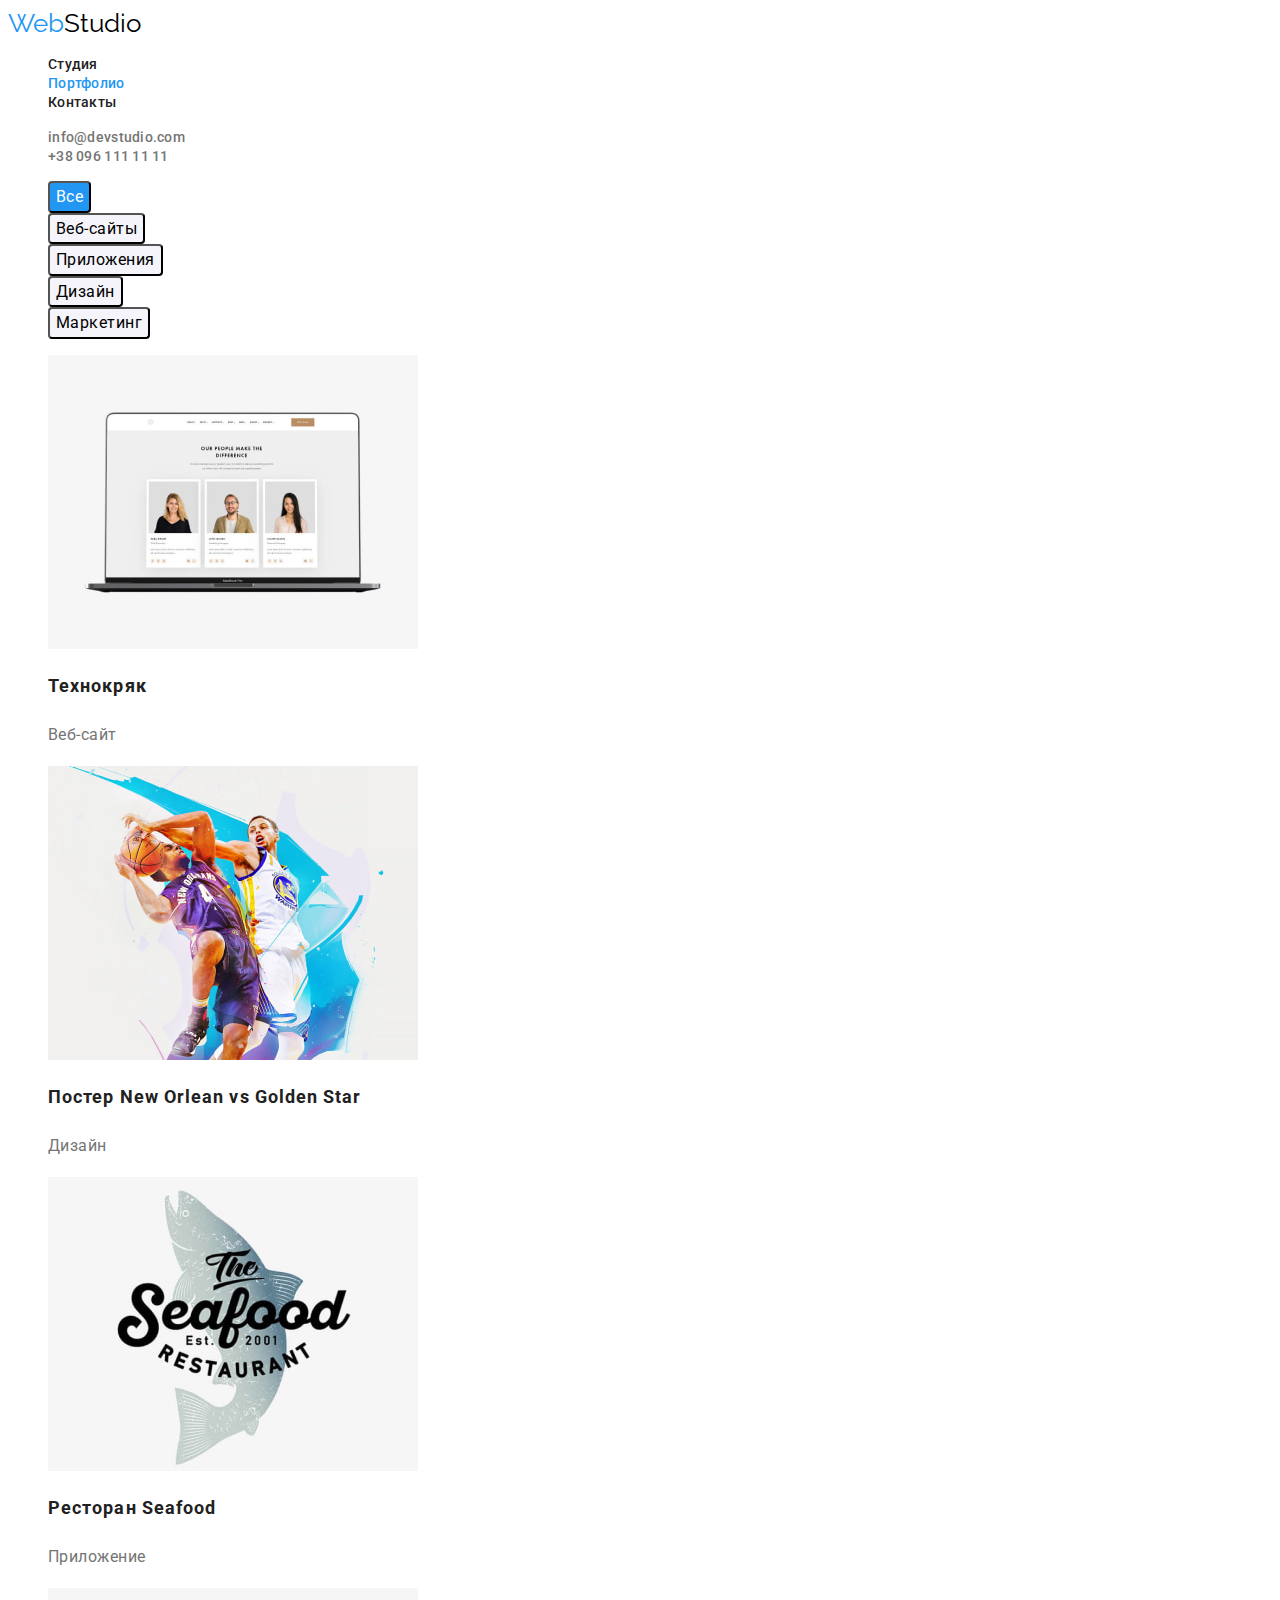
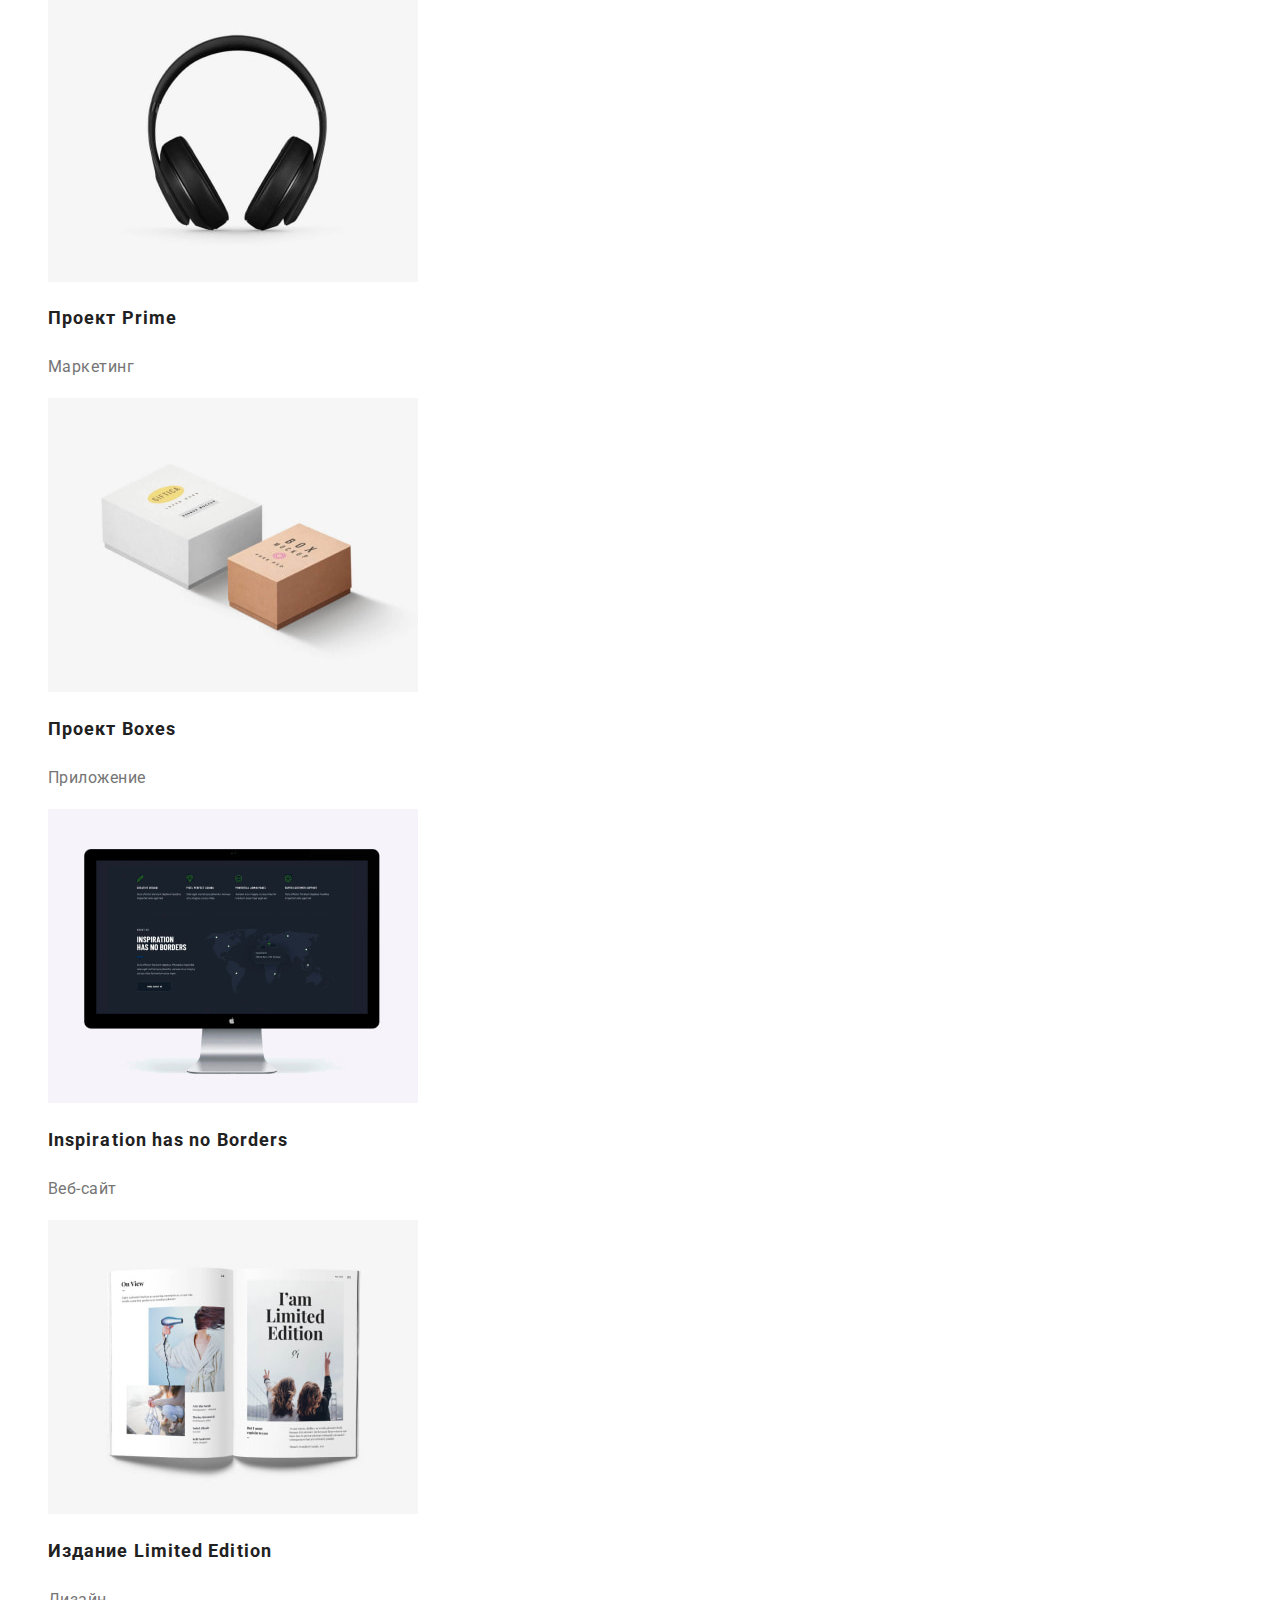
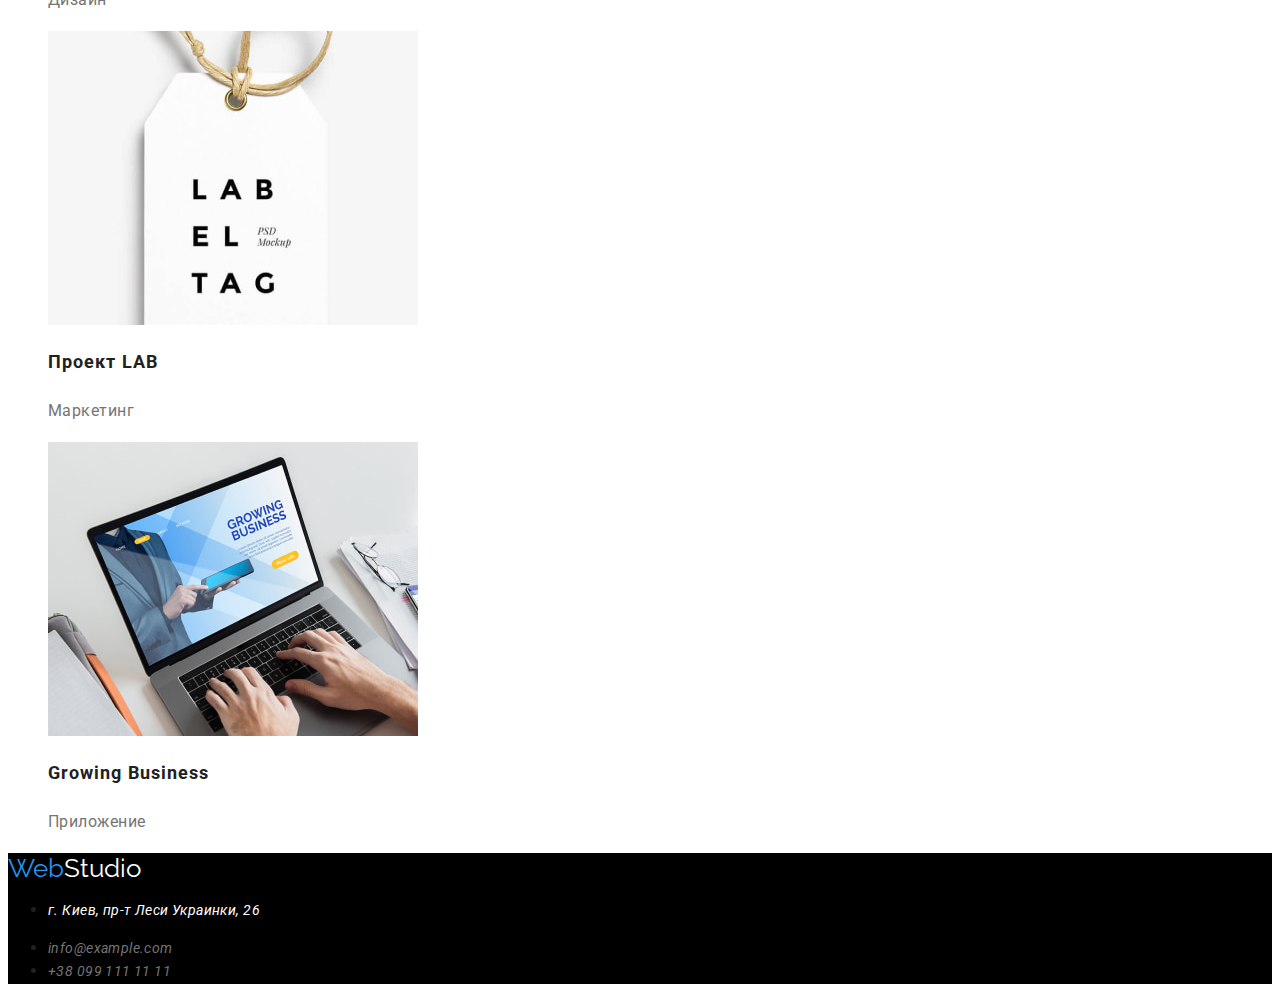
==== portfolio.html @ 5792b583 "Initial commit" ====
<!DOCTYPE html>
<html lang="ru">
  <head>
    <meta charset="UTF-8" />
    <meta http-equiv="X-UA-Compatible" content="IE=edge" />
    <meta name="viewport" content="width=device-width, initial-scale=1.0" />
    <link rel="stylesheet" href="./css/styles.css" />
    <link rel="preconnect" href="https://fonts.googleapis.com" />
    <link rel="preconnect" href="https://fonts.gstatic.com" crossorigin />
    <link
      href="https://fonts.googleapis.com/css2?family=Raleway:wght@700&family=Roboto:wght@400;500;700;900&display=swap"
      rel="stylesheet"
    />
    <title>Веб студия</title>
  </head>

  <body class="porfolio">
    <!--Шапка-->
    <header class="header">
      <a class="webstudio logo dec" href="./index.html" lang="en">Web<span class="studio logo">Studio</span></a>
      <nav class="navigation">
        <ul class="list-navigation">
          <li class="item-navigation">
            <a class="link-navigation dec" href="./index.html">Студия</a>
          </li>
          <li class="item-navigation">
            <a class="link-navigation current dec" href="./portfolio.html">Портфолио</a>
          </li>
          <li class="item-navigation">
            <a class="link-navigation dec" href="">Контакты</a>
          </li>
        </ul>
      </nav>
      <!--Контакты-->
      <ul class="contacts">
        <li class="contacts-mail">
          <a href="mailto:info@devstudio.com" class="link-mail dec">info@devstudio.com</a>
        </li>
        <li class="contacts-tel">
          <a href="tel:+380961111111" class="link-tel dec">+38 096 111 11 11</a>
        </li>
      </ul>
    </header>
    <!--Портфолио-->
    <main class="main-portfolio">
      <section class="section-portfolio">
        <!--Прихований заголовок-->
        <h1 hidden>Проекти</h1>
        <ul class="list-portfolio-btn">
          <li>
            <button class="menu-btn active" type="button">Все</button>
          </li>
          <li>
            <button class="menu-btn" type="button">Веб-сайты</button>
          </li>
          <li>
            <button class="menu-btn" type="button">Приложения</button>
          </li>
          <li>
            <button class="menu-btn" type="button">Дизайн</button>
          </li>
          <li>
            <button class="menu-btn" type="button">Маркетинг</button>
          </li>
        </ul>
        <!--Проекти-->
        <ul class="project-list">
          <li class="project-item-web">
            <a class="dec" href="">
              <img src="./images/portfolio/img-1.jpg" alt="Ноутбук" width="370" height="294" />
              <h2 class="title-project">Технокряк</h2>
              <p class="project-text">Веб-сайт</p>
            </a>
          </li>
          <li class="project-item-design">
            <a class="dec" href="">
              <img src="./images/portfolio/basket.jpg" alt="Баскетбол" width="370" height="294" />
              <h2 class="title-project">Постер <span lang="en">New Orlean vs Golden Star</span></h2>
              <p class="project-text">Дизайн</p>
            </a>
          </li>
          <li class="project-item-applications">
            <a class="dec" href="">
              <img src="./images/portfolio/fish.jpg" alt="Риба" width="370" height="294" />
              <h2 class="title-project" lang="en">Ресторан Seafood</h2>
              <p class="project-text">Приложение</p>
            </a>
          </li>
          <li class="project-item-marketing">
            <a class="dec" href="">
              <img src="./images/portfolio/headphone.jpg" alt="Наушники" width="370" height="294" />
              <h2 class="title-project" lang="en">Проект Prime</h2>
              <p class="project-text">Маркетинг</p>
            </a>
          </li>
          <li class="project-item-applications">
            <a class="dec" href="">
              <img src="./images/portfolio/box.jpg" alt="Ящики" width="370" height="294" />
              <h2 class="title-project" lang="en">Проект Boxes</h2>
              <p class="project-text">Приложение</p>
            </a>
          </li>
          <li class="project-item-web">
            <a class="dec" href="">
              <img src="./images/portfolio/screen.jpg" alt="Екран компьютера" width="370" height="294" />
              <h2 class="title-project" lang="en">Inspiration has no Borders</h2>
              <p class="project-text">Веб-сайт</p>
            </a>
          </li>
          <li class="project-item-design">
            <a class="dec" href="">
              <img src="./images/portfolio/book.jpg" alt="Книжка" width="370" height="294" />
              <h2 class="title-project" lang="en">Издание Limited Edition</h2>
              <p class="project-text">Дизайн</p>
            </a>
          </li>
          <li class="project-item-marketing">
            <a class="dec" href="">
              <img src="./images/portfolio/label.jpg" alt="Бирка" width="370" height="294" />
              <h2 class="title-project" lang="en">Проект LAB</h2>
              <p class="project-text">Маркетинг</p>
            </a>
          </li>
          <li class="project-item-applications">
            <a class="dec" href="">
              <img src="./images/portfolio/notebook.jpg" alt="Ноутбук" width="370" height="294" />
              <h2 class="title-project" lang="en">Growing Business</h2>
              <p class="project-text">Приложение</p>
            </a>
          </li>
        </ul>
      </section>
    </main>
    <!--Подвал-->
    <footer>
      <div class="footer-container">
        <a class="webstudio-footer logo dec" href="./index.html" lang="en">
          Web<span class="studio-footer logo">Studio</span></a
        >
        <address>
          <ul>
            <li>
              <p class="country">г. Киев, пр-т Леси Украинки, 26</p>
            </li>
            <li>
              <a class="mail-footer dec" href="mailto:info@example.com">info@example.com</a>
            </li>
            <li>
              <a class="tel-footer dec" href="tel:+380991111111">+38 099 111 11 11</a>
            </li>
          </ul>
        </address>
      </div>
    </footer>
  </body>
</html>
---- css/styles.css ----
/*webstudio*/
:root {
  --roboto-font: 'Roboto', sans-serif;
  --logo-font:'Raleway', sans-serif;
  --brand-color: #212121;
  --logo-cl:#2196f3;
  --white-cl:#ffffff;
  --black-cl:#000000;
  --grey-cl:#757575;
  --bc-footcl:#2f303a;
  --btn-cl: #188CE8;
  --whiteF-cl: #FFFFFF;
  --btnbc: #F5F4FA;
}
body {
  font-family: var(--roboto-font);
  color: var(--brand-color) ;
  background: var(--white-cl);
}
/*Header*/
.logo {
  font-family:var(--logo-font);
  font-size: 26px;
}

.webstudio {
  color: var(--logo-cl);
}
.studio {
  color: var(--black-cl);
}

.link-navigation {
  font-weight: 500;
  font-size: 14px;
  line-height: 1.14;
  letter-spacing: 0.02em;
  color: var(--brand-color)
}
.current {
  color: var(--logo-cl);
}
.currents{
  
}
.link-navigation:hover,
.link-navigation:focus {
  color: var(--logo-cl);
}

.link-mail {
  font-family: var(--roboto-font);
  font-style: normal;
  font-weight: 500;
  font-size: 14px;
  line-height: 1.14;
  letter-spacing: 0.02em;
  color: var(--grey-cl);
}
.link-mail:hover,
.link-mail:focus {
  color: var(--logo-cl);
}

.link-tel {
  font-family: var(--roboto-font);
  font-style: 1.14;
  font-weight: 500;
  font-size: 14px;
  line-height: 1.14;
  letter-spacing: 0.02em;
  color: var(--grey-cl);
}
.link-tel:hover,
.link-tel:focus {
  color: var(--logo-cl);
}

/* Особенности*/
.home {
  background: var(--bc-footcl);
}
.home-title {
  font-size: 44px;
  line-height: 1.36;
  text-transform: uppercase;
  color: var(--white-cl);
}
.btn-home {
  font-family: inherit;
  border-radius: 4px;
  cursor: pointer;
  background: var(--logo-cl);
  font-style: normal;
  font-weight: 700;
  font-size: 16px;
  line-height: 1.87;
  letter-spacing: 0.06em;
  color: var(--whiteF-cl);
}
.btn-home:hover {
  color: var(--whiteF-cl);
  background: var(--btn-cl);
}
.specifics-title {
  font-weight: 700;
  font-size: 14px;
  line-height: 1.14;
  letter-spacing: 0.03em;
  text-transform: uppercase;
  }
.specifics-text {
  font-size: 14px;
  line-height: 1.71;
  letter-spacing: 0.03em;
  color: var(--grey-cl);
}
/*Наша команда*/
.team-name-title {
  font-weight: 500;
  font-size: 16px;
  line-height: 1.16;
}
.team-text {
  font-size: 16px;
  line-height: 1.18;
  color: var(--grey-cl);
}
/* Подвал*/
.webstudio-footer {
  color: var(--logo-cl);
}
.studio-footer {
  color: var(--white-cl);
}
.footer-container {
  background-color: var(--black-cl);
}
.country {
  font-weight: 400;
  font-size: 14px;
  line-height: 1.71;
  letter-spacing: 0.03em;
  color: var(--white-cl);
}
.mail-footer,
.tel-footer {
  font-weight: 400;
  font-size: 14px;
  line-height: 1.71;
  letter-spacing: 0.03em;
  color: var(--grey-cl);
}
.mail-footer:hover,
.mail-footer:focus {
  color: var(--logo-cl);
}
.tel-footer:hover,
.tel-footer:focus {
  color: var(--logo-cl);
}
/*Porfolio*/
.section-portfolio .menu-btn.active{
  color: var(--whiteF-cl);
  background-color: var(--logo-cl);
}
.menu-btn:hover,
.menu-btn:focus {
  background: var(--logo-cl);
  color: var(--whiteF-cl);
}
.menu-btn {
  font-family: inherit;
  font-size: 16px;
  line-height: 1.6;
  text-align: center;
  letter-spacing: 0.03em;
  border-radius: 4px;
  cursor: pointer;
  background: var(--btnbc);
}
/*Project*/
.title-project {
  font-weight: 700;
  font-size: 18px;
  line-height: 2;
  letter-spacing: 0.06em;
  color: var(--brand-color);
}
.project-text {
  font-size: 16px;
  line-height: 1.87;
  letter-spacing: 0.03em;
  color: var(--grey-cl);
}
 
.list-navigation,
.contacts,
.list-specifics,
.list-work,
.list-team,
.adress-ft,
.list-portfolio-btn,
.project-list{
  list-style-type: none;
}
.dec {
text-decoration: none;
}
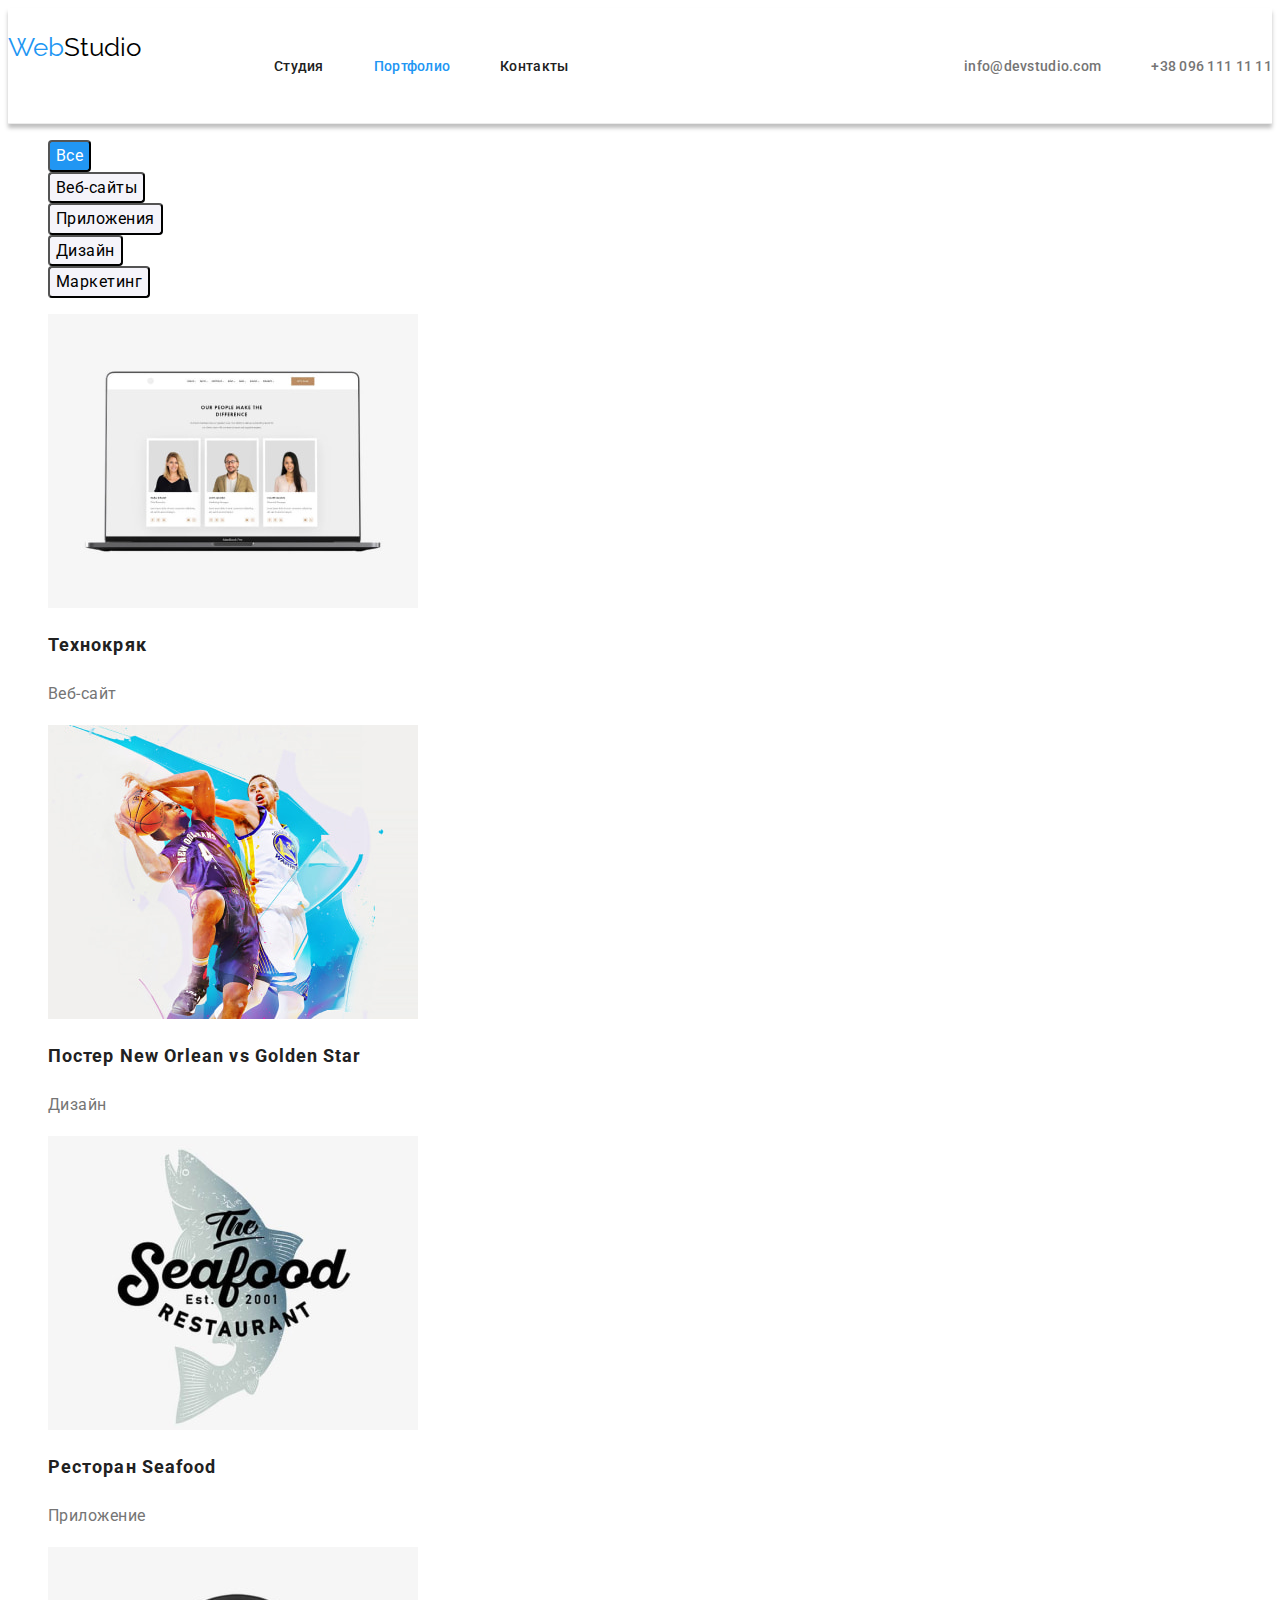
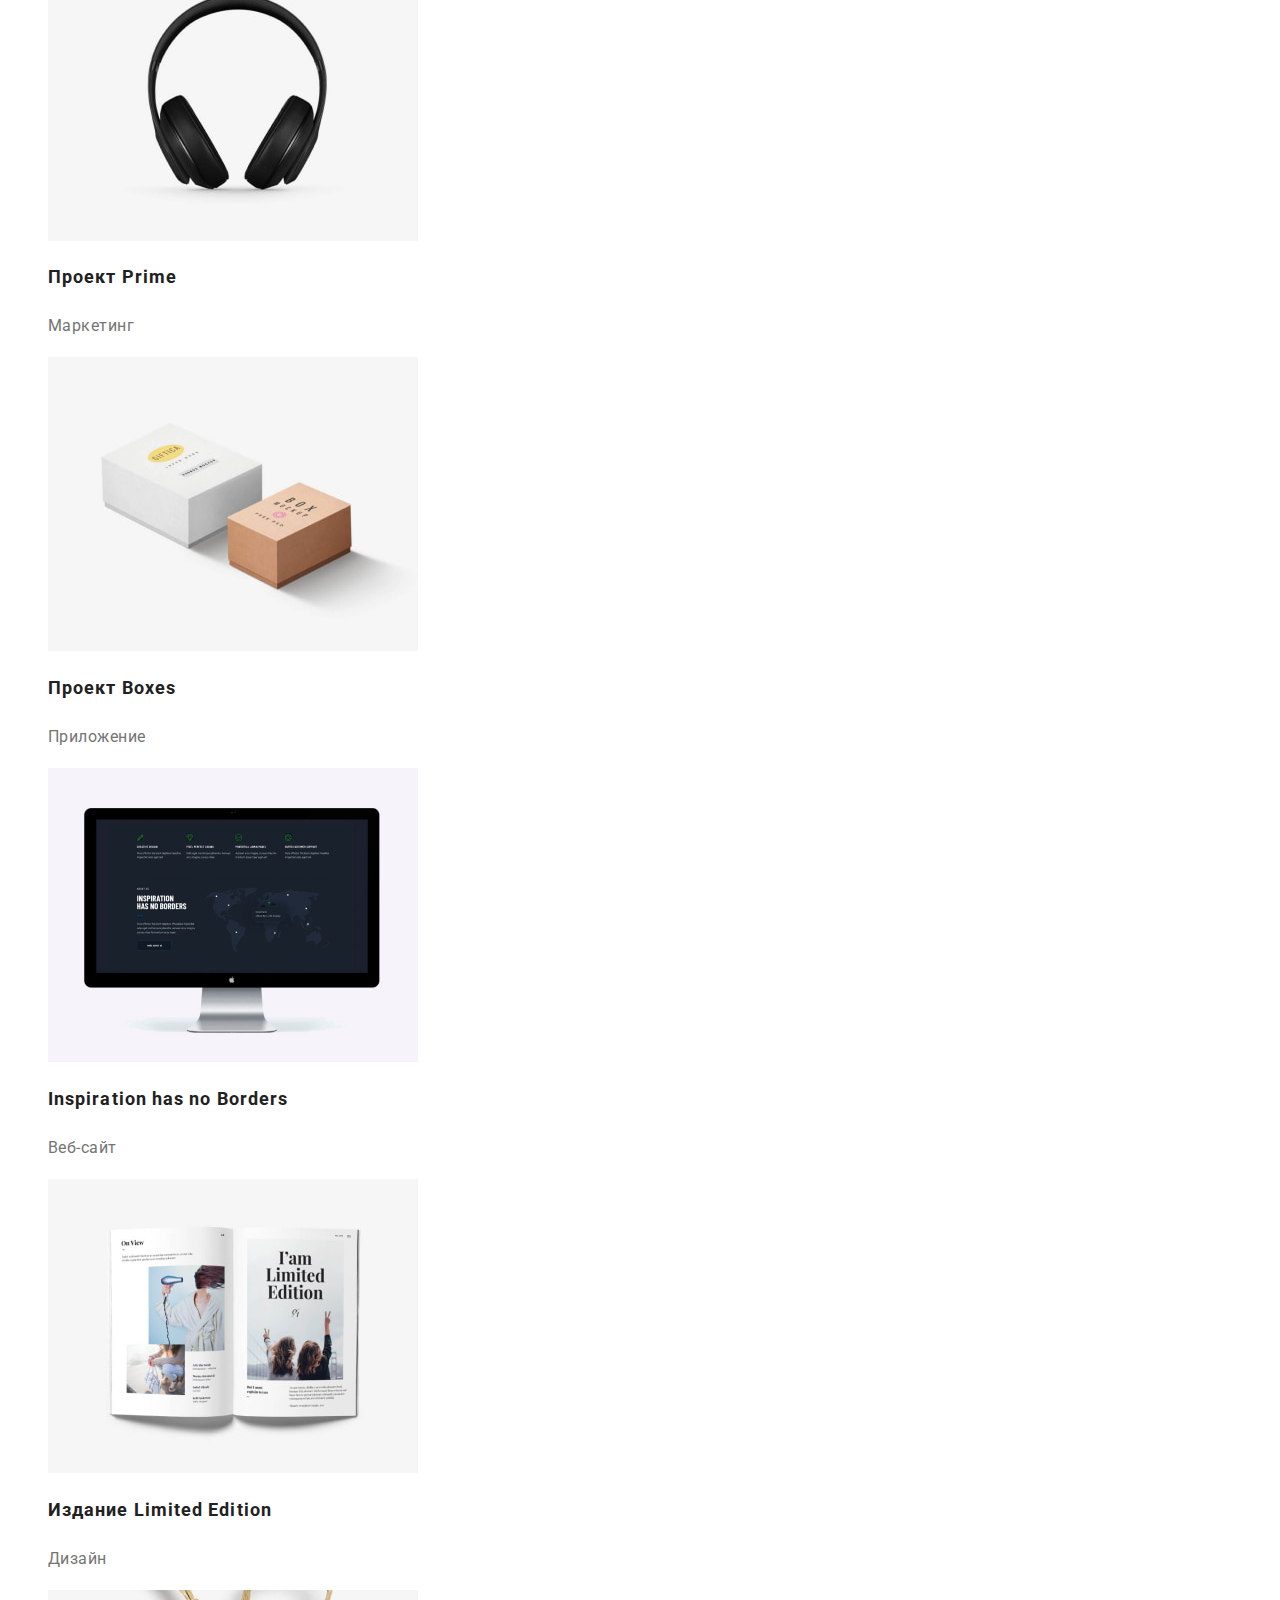
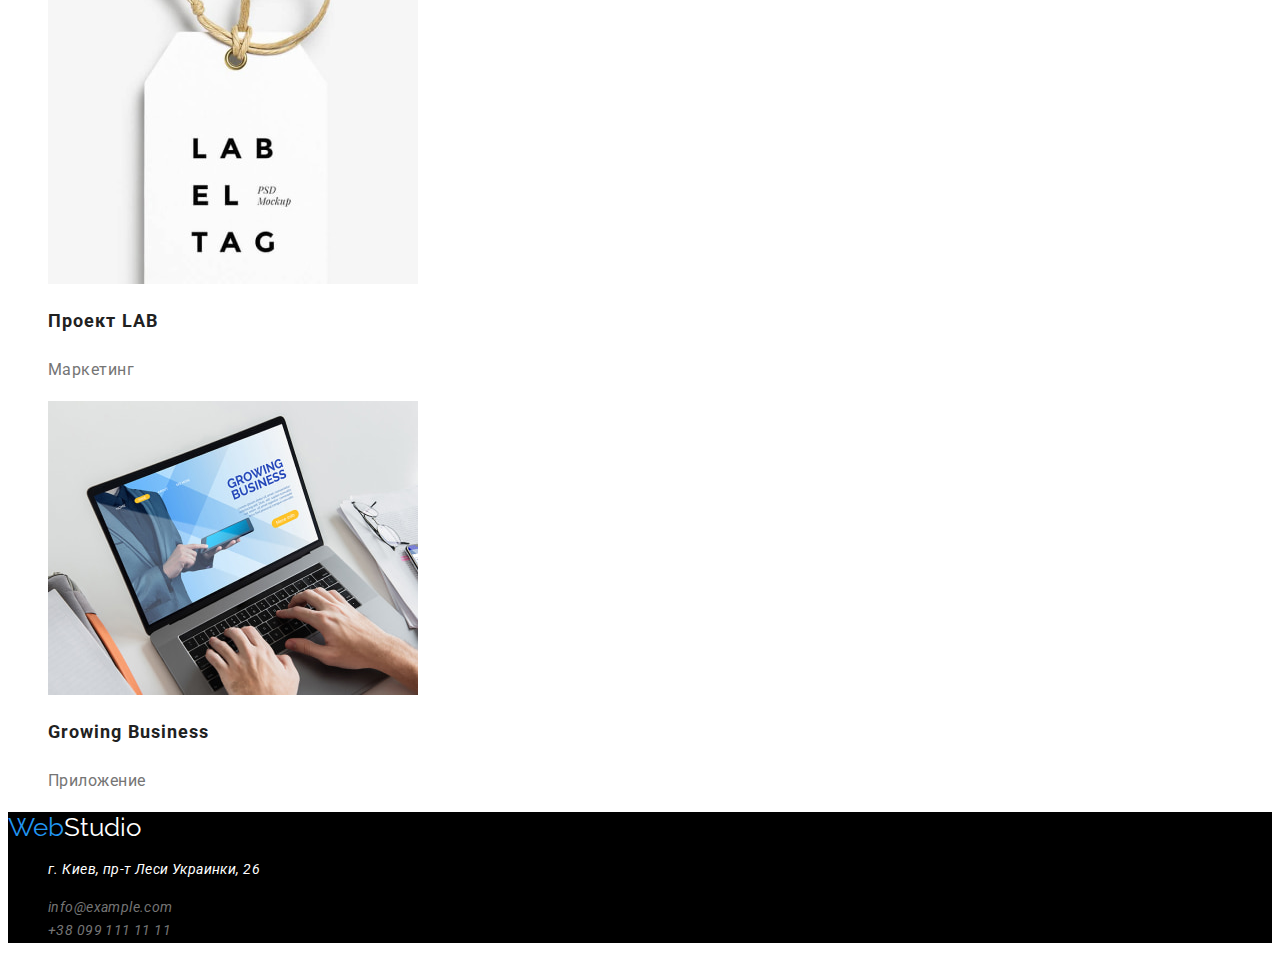
==== commit 32ab012d: "start-hw-3" ====
--- a/portfolio.html
+++ b/portfolio.html
@@ -4,13 +4,20 @@
     <meta charset="UTF-8" />
     <meta http-equiv="X-UA-Compatible" content="IE=edge" />
     <meta name="viewport" content="width=device-width, initial-scale=1.0" />
-    <link rel="stylesheet" href="./css/styles.css" />
     <link rel="preconnect" href="https://fonts.googleapis.com" />
     <link rel="preconnect" href="https://fonts.gstatic.com" crossorigin />
     <link
       href="https://fonts.googleapis.com/css2?family=Raleway:wght@700&family=Roboto:wght@400;500;700;900&display=swap"
       rel="stylesheet"
     />
+    <link
+      rel="stylesheet"
+      href="https://cdnjs.cloudflare.com/ajax/libs/modern-normalize/1.1.0/modern-normalize.min.css"
+      integrity="sha512-wpPYUAdjBVSE4KJnH1VR1HeZfpl1ub8YT/NKx4PuQ5NmX2tKuGu6U/JRp5y+Y8XG2tV+wKQpNHVUX03MfMFn9Q=="
+      crossorigin="anonymous"
+      referrerpolicy="no-referrer"
+    />
+    <link rel="stylesheet" href="./css/styles.css" />
     <title>Веб студия</title>
   </head>
 
@@ -138,7 +145,7 @@
           Web<span class="studio-footer logo">Studio</span></a
         >
         <address>
-          <ul>
+          <ul class="adress-ft">
             <li>
               <p class="country">г. Киев, пр-т Леси Украинки, 26</p>
             </li>
--- a/css/styles.css
+++ b/css/styles.css
@@ -1,51 +1,88 @@
 /*webstudio*/
 :root {
   --roboto-font: 'Roboto', sans-serif;
-  --logo-font:'Raleway', sans-serif;
+  --logo-font: 'Raleway', sans-serif;
   --brand-color: #212121;
-  --logo-cl:#2196f3;
-  --white-cl:#ffffff;
-  --black-cl:#000000;
-  --grey-cl:#757575;
-  --bc-footcl:#2f303a;
-  --btn-cl: #188CE8;
-  --whiteF-cl: #FFFFFF;
-  --btnbc: #F5F4FA;
+  --logo-cl: #2196f3;
+  --white-cl: #ffffff;
+  --black-cl: #000000;
+  --grey-cl: #757575;
+  --bc-footcl: #2f303a;
+  --btn-cl: #188ce8;
+  --whiteF-cl: #ffffff;
+  --btnbc: #f5f4fa;
+  --bcteam: #F5F4FA;
 }
 body {
   font-family: var(--roboto-font);
-  color: var(--brand-color) ;
+  color: var(--brand-color);
   background: var(--white-cl);
+}
+.header{
+  display: flex;
+  border-bottom: 1px solid #ECECEC;
+  box-shadow: 0px 4px 4px rgba(0, 0, 0, 0.25);
+}
+.container {
+  /* display: flex;
+  align-items: center; */
+  width: 1200px;
+  padding-right: 15px;
+  padding-left: 15px;
+  margin-left: auto;
+  margin-right: auto;
+  outline: 1px solid red;
 }
 /*Header*/
 .logo {
-  font-family:var(--logo-font);
+  font-family: var(--logo-font);
   font-size: 26px;
 }
 
 .webstudio {
   color: var(--logo-cl);
+  margin-right: 93px;
+  padding-top: 24px;
+  padding-bottom: 25px;
 }
 .studio {
   color: var(--black-cl);
 }
-
+.navigation{
+  padding-top: 32px;
+  padding-bottom: 32px;
+}
+.list-navigation{
+  display: flex;
+  
+}
+.item-navigation{
+  margin-right: 50px;
+}
 .link-navigation {
   font-weight: 500;
   font-size: 14px;
   line-height: 1.14;
   letter-spacing: 0.02em;
-  color: var(--brand-color)
+  color: var(--brand-color);
 }
 .current {
   color: var(--logo-cl);
 }
-.currents{
-  
+.currents {
 }
 .link-navigation:hover,
 .link-navigation:focus {
   color: var(--logo-cl);
+}
+.contacts{
+  display: flex;
+  margin-left: auto;
+  padding-top: 32px;
+  padding-bottom: 32px;
+}
+.contacts-mail{
+  margin-right: 50px;
 }
 
 .link-mail {
@@ -78,15 +115,25 @@
 
 /* Особенности*/
 .home {
+  display: b;
   background: var(--bc-footcl);
+  /* width: 1600px;
+  height: 600px; */
 }
 .home-title {
+  width: 650px;
+  text-align: center;
   font-size: 44px;
   line-height: 1.36;
   text-transform: uppercase;
   color: var(--white-cl);
+  margin-left: auto;
+  margin-bottom: 30px;
+  margin-right: auto;
+  padding-top: 200px;
 }
 .btn-home {
+  display: block;
   font-family: inherit;
   border-radius: 4px;
   cursor: pointer;
@@ -97,10 +144,18 @@
   line-height: 1.87;
   letter-spacing: 0.06em;
   color: var(--whiteF-cl);
+  margin-left: auto;
+  margin-right: auto;
 }
 .btn-home:hover {
   color: var(--whiteF-cl);
   background: var(--btn-cl);
+}
+.list-specifics{
+  display: flex;
+}
+.item-specifics{
+  margin-right: 30px;
 }
 .specifics-title {
   font-weight: 700;
@@ -108,14 +163,35 @@
   line-height: 1.14;
   letter-spacing: 0.03em;
   text-transform: uppercase;
-  }
+}
 .specifics-text {
   font-size: 14px;
   line-height: 1.71;
   letter-spacing: 0.03em;
   color: var(--grey-cl);
 }
+.title-work{
+  text-align: center;
+}
+.list-work{
+  display: flex;
+}
+.item-work{
+  margin-right: 30px;
+}
 /*Наша команда*/
+.team{
+  border-color: var(--bcteam);
+}
+.title-team{
+  text-align: center;
+}
+.list-team{
+  display: flex;
+}
+.item-team{
+  margin-right: 30px;
+}
 .team-name-title {
   font-weight: 500;
   font-size: 16px;
@@ -160,7 +236,7 @@
   color: var(--logo-cl);
 }
 /*Porfolio*/
-.section-portfolio .menu-btn.active{
+.section-portfolio .menu-btn.active {
   color: var(--whiteF-cl);
   background-color: var(--logo-cl);
 }
@@ -193,7 +269,7 @@
   letter-spacing: 0.03em;
   color: var(--grey-cl);
 }
- 
+
 .list-navigation,
 .contacts,
 .list-specifics,
@@ -201,9 +277,9 @@
 .list-team,
 .adress-ft,
 .list-portfolio-btn,
-.project-list{
+.project-list {
   list-style-type: none;
 }
 .dec {
-text-decoration: none;
-}
+  text-decoration: none;
+}
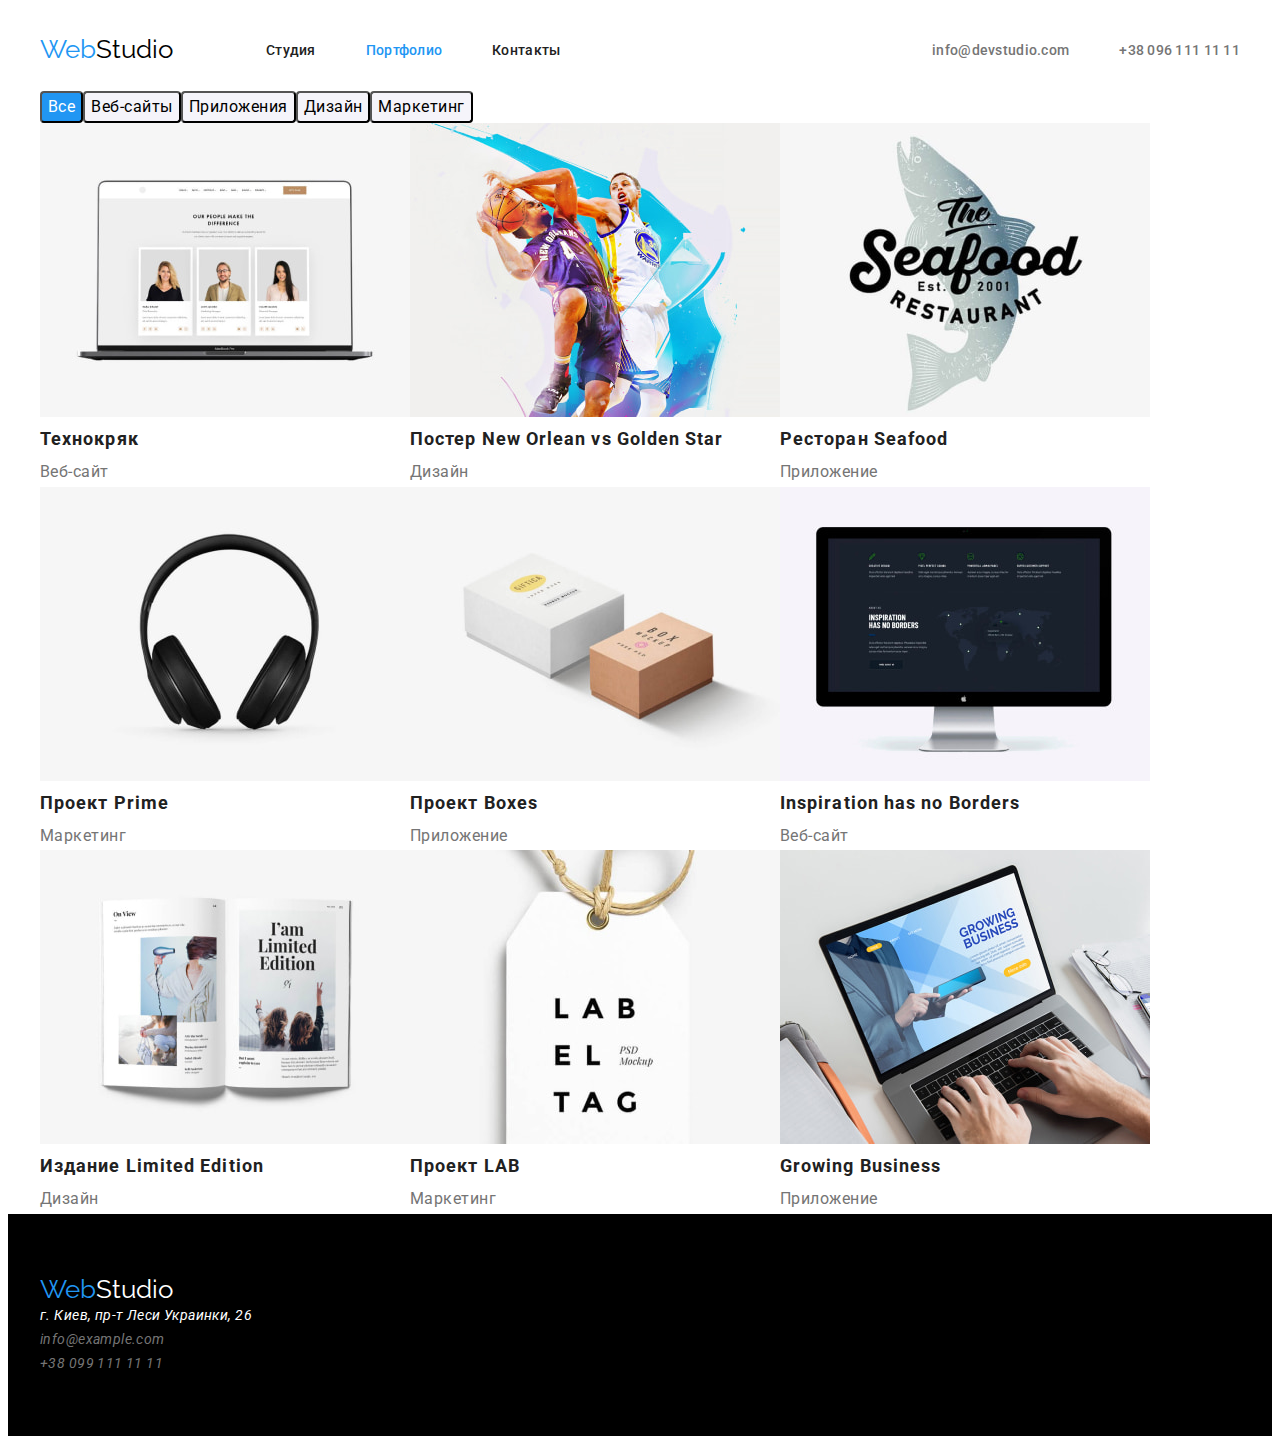
==== commit bb2cbfa0: "css-html" ====
--- a/portfolio.html
+++ b/portfolio.html
@@ -24,123 +24,145 @@
   <body class="porfolio">
     <!--Шапка-->
     <header class="header">
-      <a class="webstudio logo dec" href="./index.html" lang="en">Web<span class="studio logo">Studio</span></a>
-      <nav class="navigation">
-        <ul class="list-navigation">
-          <li class="item-navigation">
-            <a class="link-navigation dec" href="./index.html">Студия</a>
+      <div class="container header-container">
+        <a class="webstudio logo dec" href="./index.html" lang="en">
+          Web<span class="studio logo">Studio</span></a
+        >
+        <nav class="navigation">
+          <ul class="list-navigation">
+            <li class="item-navigation">
+              <a class="link-navigation dec" href="./index.html">Студия</a>
+            </li>
+            <li class="item-navigation">
+              <a class="link-navigation current dec" href="./portfolio.html">Портфолио</a>
+            </li>
+            <li class="item-navigation">
+              <a class="link-navigation dec" href="">Контакты</a>
+            </li>
+          </ul>
+        </nav>
+        <!--Контакты-->
+        <ul class="contacts">
+          <li class="contacts-mail">
+            <a href="mailto:info@devstudio.com" class="link-mail dec">info@devstudio.com</a>
           </li>
-          <li class="item-navigation">
-            <a class="link-navigation current dec" href="./portfolio.html">Портфолио</a>
-          </li>
-          <li class="item-navigation">
-            <a class="link-navigation dec" href="">Контакты</a>
+          <li class="contacts-tel">
+            <a href="tel:+380961111111" class="link-tel dec">+38 096 111 11 11</a>
           </li>
         </ul>
-      </nav>
-      <!--Контакты-->
-      <ul class="contacts">
-        <li class="contacts-mail">
-          <a href="mailto:info@devstudio.com" class="link-mail dec">info@devstudio.com</a>
-        </li>
-        <li class="contacts-tel">
-          <a href="tel:+380961111111" class="link-tel dec">+38 096 111 11 11</a>
-        </li>
-      </ul>
+      </div>
     </header>
     <!--Портфолио-->
     <main class="main-portfolio">
       <section class="section-portfolio">
         <!--Прихований заголовок-->
-        <h1 hidden>Проекти</h1>
-        <ul class="list-portfolio-btn">
-          <li>
-            <button class="menu-btn active" type="button">Все</button>
-          </li>
-          <li>
-            <button class="menu-btn" type="button">Веб-сайты</button>
-          </li>
-          <li>
-            <button class="menu-btn" type="button">Приложения</button>
-          </li>
-          <li>
-            <button class="menu-btn" type="button">Дизайн</button>
-          </li>
-          <li>
-            <button class="menu-btn" type="button">Маркетинг</button>
-          </li>
-        </ul>
+        <div class="container container-btn">
+          <h1 hidden>Проекти</h1>
+          <ul class="list-portfolio-btn">
+            <li>
+              <button class="menu-btn active" type="button">Все</button>
+            </li>
+            <li>
+              <button class="menu-btn" type="button">Веб-сайты</button>
+            </li>
+            <li>
+              <button class="menu-btn" type="button">Приложения</button>
+            </li>
+            <li>
+              <button class="menu-btn" type="button">Дизайн</button>
+            </li>
+            <li>
+              <button class="menu-btn" type="button">Маркетинг</button>
+            </li>
+          </ul>
+        </div>
         <!--Проекти-->
-        <ul class="project-list">
-          <li class="project-item-web">
-            <a class="dec" href="">
-              <img src="./images/portfolio/img-1.jpg" alt="Ноутбук" width="370" height="294" />
-              <h2 class="title-project">Технокряк</h2>
-              <p class="project-text">Веб-сайт</p>
-            </a>
-          </li>
-          <li class="project-item-design">
-            <a class="dec" href="">
-              <img src="./images/portfolio/basket.jpg" alt="Баскетбол" width="370" height="294" />
-              <h2 class="title-project">Постер <span lang="en">New Orlean vs Golden Star</span></h2>
-              <p class="project-text">Дизайн</p>
-            </a>
-          </li>
-          <li class="project-item-applications">
-            <a class="dec" href="">
-              <img src="./images/portfolio/fish.jpg" alt="Риба" width="370" height="294" />
-              <h2 class="title-project" lang="en">Ресторан Seafood</h2>
-              <p class="project-text">Приложение</p>
-            </a>
-          </li>
-          <li class="project-item-marketing">
-            <a class="dec" href="">
-              <img src="./images/portfolio/headphone.jpg" alt="Наушники" width="370" height="294" />
-              <h2 class="title-project" lang="en">Проект Prime</h2>
-              <p class="project-text">Маркетинг</p>
-            </a>
-          </li>
-          <li class="project-item-applications">
-            <a class="dec" href="">
-              <img src="./images/portfolio/box.jpg" alt="Ящики" width="370" height="294" />
-              <h2 class="title-project" lang="en">Проект Boxes</h2>
-              <p class="project-text">Приложение</p>
-            </a>
-          </li>
-          <li class="project-item-web">
-            <a class="dec" href="">
-              <img src="./images/portfolio/screen.jpg" alt="Екран компьютера" width="370" height="294" />
-              <h2 class="title-project" lang="en">Inspiration has no Borders</h2>
-              <p class="project-text">Веб-сайт</p>
-            </a>
-          </li>
-          <li class="project-item-design">
-            <a class="dec" href="">
-              <img src="./images/portfolio/book.jpg" alt="Книжка" width="370" height="294" />
-              <h2 class="title-project" lang="en">Издание Limited Edition</h2>
-              <p class="project-text">Дизайн</p>
-            </a>
-          </li>
-          <li class="project-item-marketing">
-            <a class="dec" href="">
-              <img src="./images/portfolio/label.jpg" alt="Бирка" width="370" height="294" />
-              <h2 class="title-project" lang="en">Проект LAB</h2>
-              <p class="project-text">Маркетинг</p>
-            </a>
-          </li>
-          <li class="project-item-applications">
-            <a class="dec" href="">
-              <img src="./images/portfolio/notebook.jpg" alt="Ноутбук" width="370" height="294" />
-              <h2 class="title-project" lang="en">Growing Business</h2>
-              <p class="project-text">Приложение</p>
-            </a>
-          </li>
-        </ul>
+        <div class="container">
+          <ul class="project-list">
+            <li class="project-item-web">
+              <a class="dec" href="">
+                <img src="./images/portfolio/img-1.jpg" alt="Ноутбук" width="370" height="294" />
+                <h2 class="title-project">Технокряк</h2>
+                <p class="project-text">Веб-сайт</p>
+              </a>
+            </li>
+            <li class="project-item-design">
+              <a class="dec" href="">
+                <img src="./images/portfolio/basket.jpg" alt="Баскетбол" width="370" height="294" />
+                <h2 class="title-project">
+                  Постер <span lang="en">New Orlean vs Golden Star</span>
+                </h2>
+                <p class="project-text">Дизайн</p>
+              </a>
+            </li>
+            <li class="project-item-applications">
+              <a class="dec" href="">
+                <img src="./images/portfolio/fish.jpg" alt="Риба" width="370" height="294" />
+                <h2 class="title-project" lang="en">Ресторан Seafood</h2>
+                <p class="project-text">Приложение</p>
+              </a>
+            </li>
+            <li class="project-item-marketing">
+              <a class="dec" href="">
+                <img
+                  src="./images/portfolio/headphone.jpg"
+                  alt="Наушники"
+                  width="370"
+                  height="294"
+                />
+                <h2 class="title-project" lang="en">Проект Prime</h2>
+                <p class="project-text">Маркетинг</p>
+              </a>
+            </li>
+            <li class="project-item-applications">
+              <a class="dec" href="">
+                <img src="./images/portfolio/box.jpg" alt="Ящики" width="370" height="294" />
+                <h2 class="title-project" lang="en">Проект Boxes</h2>
+                <p class="project-text">Приложение</p>
+              </a>
+            </li>
+            <li class="project-item-web">
+              <a class="dec" href="">
+                <img
+                  src="./images/portfolio/screen.jpg"
+                  alt="Екран компьютера"
+                  width="370"
+                  height="294"
+                />
+                <h2 class="title-project" lang="en">Inspiration has no Borders</h2>
+                <p class="project-text">Веб-сайт</p>
+              </a>
+            </li>
+            <li class="project-item-design">
+              <a class="dec" href="">
+                <img src="./images/portfolio/book.jpg" alt="Книжка" width="370" height="294" />
+                <h2 class="title-project" lang="en">Издание Limited Edition</h2>
+                <p class="project-text">Дизайн</p>
+              </a>
+            </li>
+            <li class="project-item-marketing">
+              <a class="dec" href="">
+                <img src="./images/portfolio/label.jpg" alt="Бирка" width="370" height="294" />
+                <h2 class="title-project" lang="en">Проект LAB</h2>
+                <p class="project-text">Маркетинг</p>
+              </a>
+            </li>
+            <li class="project-item-applications">
+              <a class="dec" href="">
+                <img src="./images/portfolio/notebook.jpg" alt="Ноутбук" width="370" height="294" />
+                <h2 class="title-project" lang="en">Growing Business</h2>
+                <p class="project-text">Приложение</p>
+              </a>
+            </li>
+          </ul>
+        </div>
       </section>
     </main>
     <!--Подвал-->
     <footer>
       <div class="footer-container">
+        <div class="container foot-container">
+          <div class="footer-container">
         <a class="webstudio-footer logo dec" href="./index.html" lang="en">
           Web<span class="studio-footer logo">Studio</span></a
         >
@@ -158,6 +180,8 @@
           </ul>
         </address>
       </div>
+        </div>
+      </div>
     </footer>
   </body>
 </html>
--- a/css/styles.css
+++ b/css/styles.css
@@ -11,27 +11,35 @@
   --btn-cl: #188ce8;
   --whiteF-cl: #ffffff;
   --btnbc: #f5f4fa;
-  --bcteam: #F5F4FA;
+  --bcteam: #f5f4fa;
+  --backgroundteam: #f5f4fa;
+  --border-team: rgba(0, 0, 0, 0.25);
 }
 body {
   font-family: var(--roboto-font);
   color: var(--brand-color);
   background: var(--white-cl);
 }
-.header{
-  display: flex;
-  border-bottom: 1px solid #ECECEC;
-  box-shadow: 0px 4px 4px rgba(0, 0, 0, 0.25);
+h1,
+h2,
+h3,
+h4,
+h5,
+h6,
+p {
+  margin-top: 0;
+  margin-bottom: 0;
+}
+.header-container {
+  display: flex;
+  align-items: center;
 }
 .container {
-  /* display: flex;
-  align-items: center; */
   width: 1200px;
   padding-right: 15px;
   padding-left: 15px;
-  margin-left: auto;
-  margin-right: auto;
-  outline: 1px solid red;
+  margin: 0 auto;
+  /* outline: 1px solid red; */
 }
 /*Header*/
 .logo {
@@ -48,15 +56,15 @@
 .studio {
   color: var(--black-cl);
 }
-.navigation{
+.navigation {
   padding-top: 32px;
   padding-bottom: 32px;
 }
-.list-navigation{
-  display: flex;
-  
-}
-.item-navigation{
+
+.list-navigation {
+  display: flex;
+}
+.item-navigation {
   margin-right: 50px;
 }
 .link-navigation {
@@ -75,13 +83,13 @@
 .link-navigation:focus {
   color: var(--logo-cl);
 }
-.contacts{
+.contacts {
   display: flex;
   margin-left: auto;
   padding-top: 32px;
   padding-bottom: 32px;
 }
-.contacts-mail{
+.contacts-mail {
   margin-right: 50px;
 }
 
@@ -115,10 +123,8 @@
 
 /* Особенности*/
 .home {
-  display: b;
   background: var(--bc-footcl);
-  /* width: 1600px;
-  height: 600px; */
+  height: 600px;
 }
 .home-title {
   width: 650px;
@@ -127,6 +133,7 @@
   line-height: 1.36;
   text-transform: uppercase;
   color: var(--white-cl);
+  margin-top: 0;
   margin-left: auto;
   margin-bottom: 30px;
   margin-right: auto;
@@ -151,11 +158,21 @@
   color: var(--whiteF-cl);
   background: var(--btn-cl);
 }
-.list-specifics{
-  display: flex;
-}
-.item-specifics{
+.list-specifics {
+  display: flex;
+  align-items: center;
+  padding-top: 94px;
+  padding-bottom: 94px;
+  width: 1170px;
+  margin: 0 auto;
+  padding-left: 0;
+}
+
+.item-specifics {
   margin-right: 30px;
+}
+.item-specifics:last-child {
+  margin-right: 0;
 }
 .specifics-title {
   font-weight: 700;
@@ -163,6 +180,7 @@
   line-height: 1.14;
   letter-spacing: 0.03em;
   text-transform: uppercase;
+  margin-bottom: 10px;
 }
 .specifics-text {
   font-size: 14px;
@@ -170,37 +188,59 @@
   letter-spacing: 0.03em;
   color: var(--grey-cl);
 }
-.title-work{
-  text-align: center;
-}
-.list-work{
-  display: flex;
-}
-.item-work{
+.title-work {
+  text-align: center;
+  margin-top: 0;
+  padding-bottom: 50px;
+}
+.list-work {
+  display: flex;
+  padding-bottom: 94px;
+}
+.item-work {
   margin-right: 30px;
 }
+.item-work:last-child {
+  margin-right: 0;
+}
 /*Наша команда*/
-.team{
-  border-color: var(--bcteam);
-}
-.title-team{
-  text-align: center;
-}
-.list-team{
-  display: flex;
-}
-.item-team{
+.team {
+  background-color: var(--bcteam);
+}
+.title-team {
+  text-align: center;
+  padding-top: 94px;
+  padding-bottom: 50px;
+}
+.list-team {
+  display: flex;
+  padding-bottom: 94px;
+}
+.item-team {
   margin-right: 30px;
+  background-color: var(--white-cl);
+  border-radius: 4px;
+  box-shadow: 0 4px 4px var(--border-team);
+}
+.item-team:last-child {
+  margin-right: 0;
+}
+.img-team {
+  margin-bottom: 30px;
 }
 .team-name-title {
+  text-align: center;
   font-weight: 500;
   font-size: 16px;
   line-height: 1.16;
+  margin-bottom: 10px;
 }
 .team-text {
+  text-align: center;
   font-size: 16px;
   line-height: 1.18;
   color: var(--grey-cl);
+  padding-bottom: 30px;
 }
 /* Подвал*/
 .webstudio-footer {
@@ -211,6 +251,10 @@
 }
 .footer-container {
   background-color: var(--black-cl);
+}
+.foot-container {
+  padding-top: 60px;
+  padding-bottom: 60px;
 }
 .country {
   font-weight: 400;
@@ -240,6 +284,10 @@
   color: var(--whiteF-cl);
   background-color: var(--logo-cl);
 }
+.list-portfolio-btn {
+  display: flex;
+  align-items: center;
+}
 .menu-btn:hover,
 .menu-btn:focus {
   background: var(--logo-cl);
@@ -256,6 +304,10 @@
   background: var(--btnbc);
 }
 /*Project*/
+.project-list {
+  display: flex;
+  flex-wrap: wrap;
+}
 .title-project {
   font-weight: 700;
   font-size: 18px;
@@ -279,6 +331,9 @@
 .list-portfolio-btn,
 .project-list {
   list-style-type: none;
+  margin-top: 0;
+  margin-bottom: 0;
+  padding-left: 0;
 }
 .dec {
   text-decoration: none;
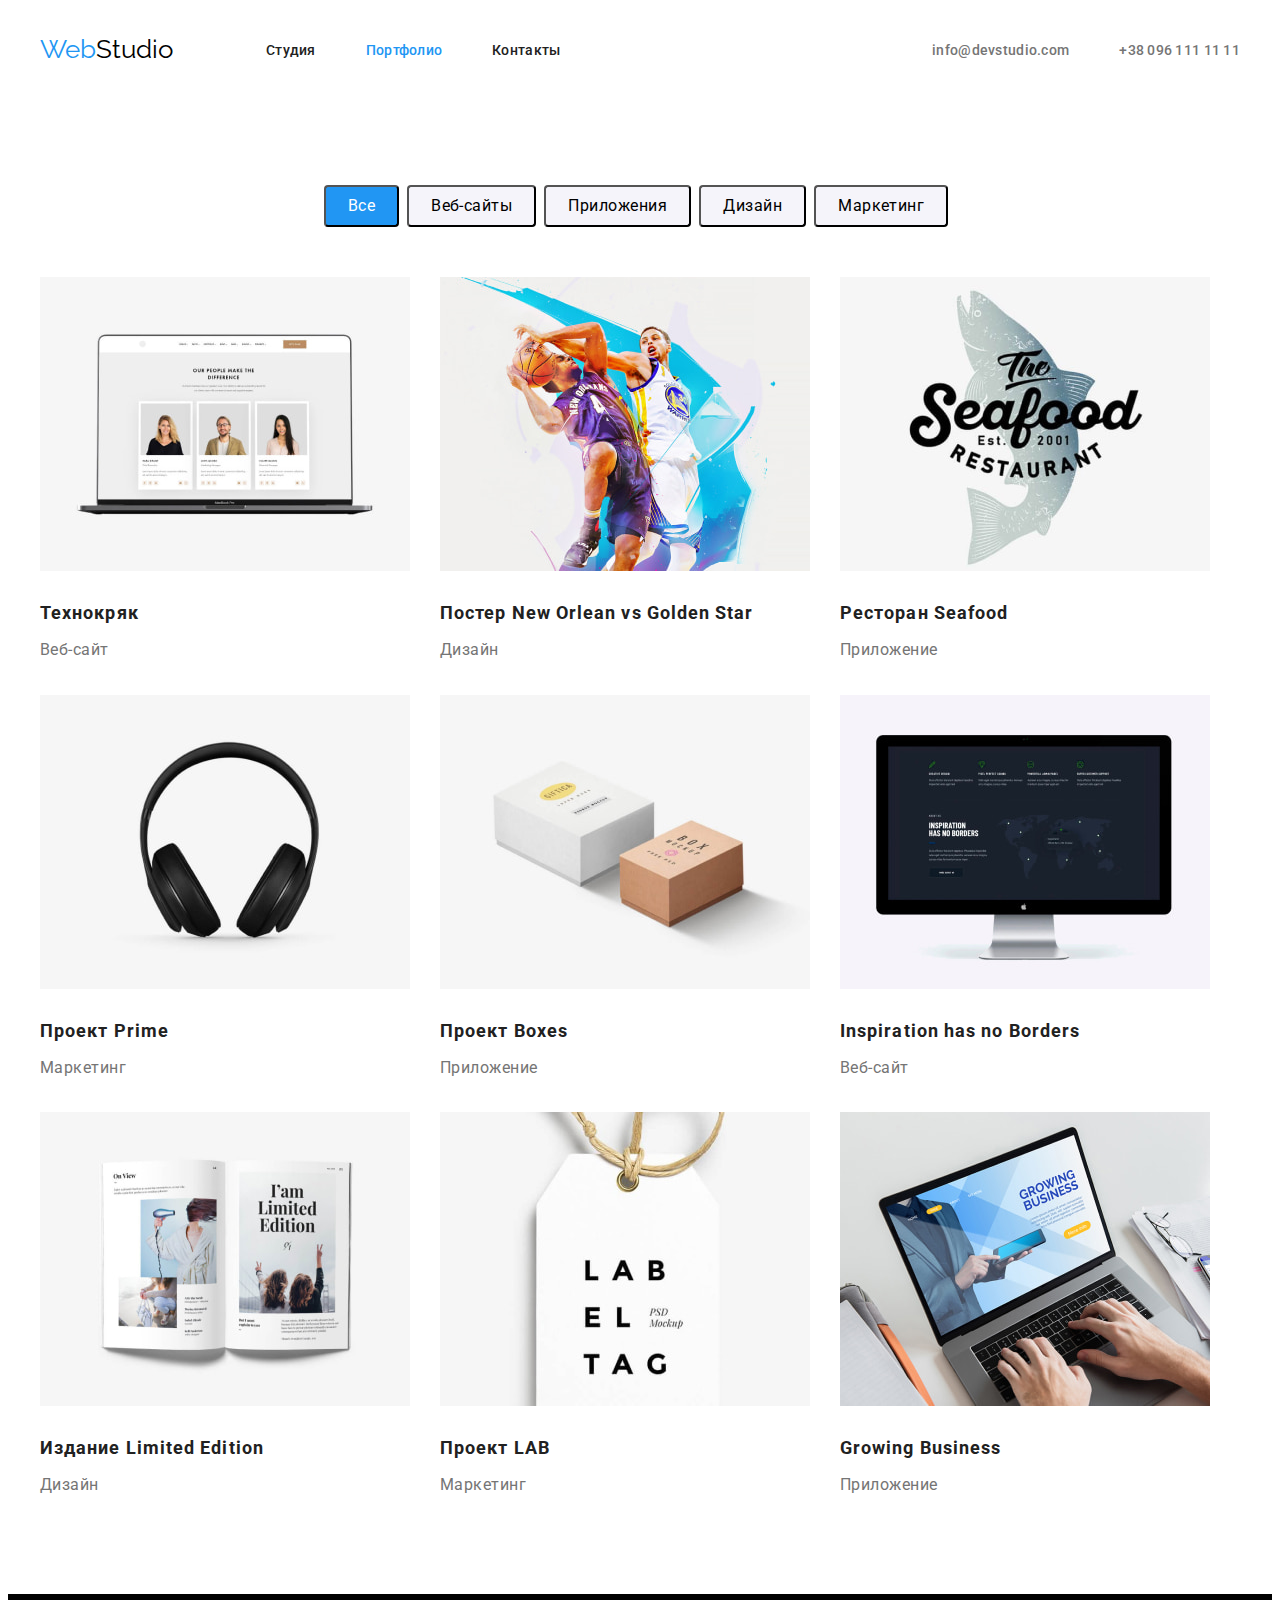
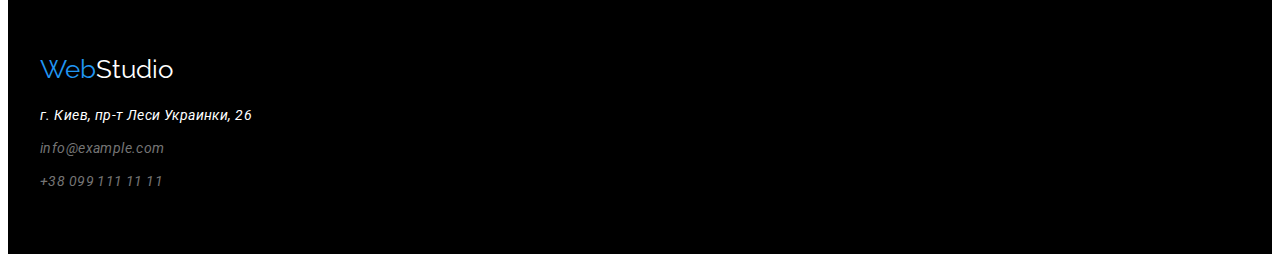
==== commit 444edff4: "porfolio-flex" ====
--- a/portfolio.html
+++ b/portfolio.html
@@ -59,19 +59,19 @@
         <div class="container container-btn">
           <h1 hidden>Проекти</h1>
           <ul class="list-portfolio-btn">
-            <li>
+            <li class="item-btn">
               <button class="menu-btn active" type="button">Все</button>
             </li>
-            <li>
+            <li class="item-btn">
               <button class="menu-btn" type="button">Веб-сайты</button>
             </li>
-            <li>
+            <li class="item-btn">
               <button class="menu-btn" type="button">Приложения</button>
             </li>
-            <li>
+            <li class="item-btn">
               <button class="menu-btn" type="button">Дизайн</button>
             </li>
-            <li>
+            <li class="item-btn">
               <button class="menu-btn" type="button">Маркетинг</button>
             </li>
           </ul>
@@ -79,32 +79,32 @@
         <!--Проекти-->
         <div class="container">
           <ul class="project-list">
-            <li class="project-item-web">
+            <li class="project item-web">
               <a class="dec" href="">
-                <img src="./images/portfolio/img-1.jpg" alt="Ноутбук" width="370" height="294" />
+                <img class="img-porfolio" src="./images/portfolio/img-1.jpg" alt="Ноутбук" width="370" height="294" />
                 <h2 class="title-project">Технокряк</h2>
                 <p class="project-text">Веб-сайт</p>
               </a>
             </li>
-            <li class="project-item-design">
+            <li class="project item-design">
               <a class="dec" href="">
-                <img src="./images/portfolio/basket.jpg" alt="Баскетбол" width="370" height="294" />
+                <img class="img-porfolio" src="./images/portfolio/basket.jpg" alt="Баскетбол" width="370" height="294" />
                 <h2 class="title-project">
                   Постер <span lang="en">New Orlean vs Golden Star</span>
                 </h2>
                 <p class="project-text">Дизайн</p>
               </a>
             </li>
-            <li class="project-item-applications">
+            <li class="project item-applications">
               <a class="dec" href="">
-                <img src="./images/portfolio/fish.jpg" alt="Риба" width="370" height="294" />
+                <img class="img-porfolio" src="./images/portfolio/fish.jpg" alt="Риба" width="370" height="294" />
                 <h2 class="title-project" lang="en">Ресторан Seafood</h2>
                 <p class="project-text">Приложение</p>
               </a>
             </li>
-            <li class="project-item-marketing">
+            <li class="project item-marketing">
               <a class="dec" href="">
-                <img
+                <img class="img-porfolio"
                   src="./images/portfolio/headphone.jpg"
                   alt="Наушники"
                   width="370"
@@ -114,16 +114,16 @@
                 <p class="project-text">Маркетинг</p>
               </a>
             </li>
-            <li class="project-item-applications">
+            <li class="project item-applications">
               <a class="dec" href="">
-                <img src="./images/portfolio/box.jpg" alt="Ящики" width="370" height="294" />
+                <img class="img-porfolio" src="./images/portfolio/box.jpg" alt="Ящики" width="370" height="294" />
                 <h2 class="title-project" lang="en">Проект Boxes</h2>
                 <p class="project-text">Приложение</p>
               </a>
             </li>
-            <li class="project-item-web">
+            <li class="project item-web">
               <a class="dec" href="">
-                <img
+                <img class="img-porfolio"
                   src="./images/portfolio/screen.jpg"
                   alt="Екран компьютера"
                   width="370"
@@ -133,23 +133,23 @@
                 <p class="project-text">Веб-сайт</p>
               </a>
             </li>
-            <li class="project-item-design">
+            <li class="project item-design">
               <a class="dec" href="">
-                <img src="./images/portfolio/book.jpg" alt="Книжка" width="370" height="294" />
+                <img class="img-porfolio" src="./images/portfolio/book.jpg" alt="Книжка" width="370" height="294" />
                 <h2 class="title-project" lang="en">Издание Limited Edition</h2>
                 <p class="project-text">Дизайн</p>
               </a>
             </li>
-            <li class="project-item-marketing">
+            <li class="project item-marketing">
               <a class="dec" href="">
-                <img src="./images/portfolio/label.jpg" alt="Бирка" width="370" height="294" />
+                <img class="img-porfolio" src="./images/portfolio/label.jpg" alt="Бирка" width="370" height="294" />
                 <h2 class="title-project" lang="en">Проект LAB</h2>
                 <p class="project-text">Маркетинг</p>
               </a>
             </li>
-            <li class="project-item-applications">
+            <li class="project item-applications">
               <a class="dec" href="">
-                <img src="./images/portfolio/notebook.jpg" alt="Ноутбук" width="370" height="294" />
+                <img class="img-porfolio" src="./images/portfolio/notebook.jpg" alt="Ноутбук" width="370" height="294" />
                 <h2 class="title-project" lang="en">Growing Business</h2>
                 <p class="project-text">Приложение</p>
               </a>
@@ -159,28 +159,24 @@
       </section>
     </main>
     <!--Подвал-->
-    <footer>
-      <div class="footer-container">
-        <div class="container foot-container">
-          <div class="footer-container">
+    <footer class="footer-container">
+      <div class="container">
         <a class="webstudio-footer logo dec" href="./index.html" lang="en">
           Web<span class="studio-footer logo">Studio</span></a
         >
-        <address>
-          <ul class="adress-ft">
-            <li>
+        <address class="footer-adress">
+          <ul class="adress-list">
+            <li class="item-footer">
               <p class="country">г. Киев, пр-т Леси Украинки, 26</p>
             </li>
-            <li>
+            <li class="item-footer">
               <a class="mail-footer dec" href="mailto:info@example.com">info@example.com</a>
             </li>
             <li>
               <a class="tel-footer dec" href="tel:+380991111111">+38 099 111 11 11</a>
-            </li>
+            </li class="item-footer">
           </ul>
         </address>
-      </div>
-        </div>
       </div>
     </footer>
   </body>
--- a/css/styles.css
+++ b/css/styles.css
@@ -13,6 +13,7 @@
   --btnbc: #f5f4fa;
   --bcteam: #f5f4fa;
   --backgroundteam: #f5f4fa;
+  --color-line:#C4C4C4;
   --border-team: rgba(0, 0, 0, 0.25);
 }
 body {
@@ -41,7 +42,7 @@
   margin: 0 auto;
   /* outline: 1px solid red; */
 }
-/*Header*/
+/*Хедер*/
 .logo {
   font-family: var(--logo-font);
   font-size: 26px;
@@ -121,7 +122,7 @@
   color: var(--logo-cl);
 }
 
-/* Особенности*/
+/* Особливості*/
 .home {
   background: var(--bc-footcl);
   height: 600px;
@@ -162,7 +163,7 @@
   display: flex;
   align-items: center;
   padding-top: 94px;
-  padding-bottom: 94px;
+  padding-bottom: 60px;
   width: 1170px;
   margin: 0 auto;
   padding-left: 0;
@@ -188,6 +189,16 @@
   letter-spacing: 0.03em;
   color: var(--grey-cl);
 }
+/* Лінія */
+.line{
+  width: 1170px;
+  height: 9px;
+  border: none;
+  background-color: var(--color-line);
+  margin-top: 0;
+  margin-bottom: 25px;
+}
+/* Чим ми займаємось */
 .title-work {
   text-align: center;
   margin-top: 0;
@@ -242,19 +253,25 @@
   color: var(--grey-cl);
   padding-bottom: 30px;
 }
-/* Подвал*/
+/* Підвал*/
 .webstudio-footer {
   color: var(--logo-cl);
+  padding-bottom: 20px;
 }
 .studio-footer {
   color: var(--white-cl);
 }
 .footer-container {
   background-color: var(--black-cl);
-}
-.foot-container {
   padding-top: 60px;
   padding-bottom: 60px;
+}
+.footer-adress{
+
+}
+.adress-list{
+  padding-top: 20px;
+  
 }
 .country {
   font-weight: 400;
@@ -279,7 +296,11 @@
 .tel-footer:focus {
   color: var(--logo-cl);
 }
-/*Porfolio*/
+.item-footer{
+  margin-bottom: 9px;
+}
+/*Портфоліо*/
+/* Кнопки */
 .section-portfolio .menu-btn.active {
   color: var(--whiteF-cl);
   background-color: var(--logo-cl);
@@ -287,6 +308,9 @@
 .list-portfolio-btn {
   display: flex;
   align-items: center;
+  justify-content: center;
+  padding-top: 94px;
+  padding-bottom: 50px;
 }
 .menu-btn:hover,
 .menu-btn:focus {
@@ -302,11 +326,30 @@
   border-radius: 4px;
   cursor: pointer;
   background: var(--btnbc);
-}
-/*Project*/
+  padding: 6px 22px;
+}
+.item-btn {
+  margin-right: 8px;
+}
+/*Проекти*/
 .project-list {
   display: flex;
   flex-wrap: wrap;
+  flex-basis: calc(100% / 3);
+  padding-bottom: 94px;
+}
+.project{
+  margin-right: 30px;
+  margin-bottom: 30px;
+}
+.project:nth-child(3n){
+  margin-right: 0;
+}
+.project:nth-last-child(-n+3){
+margin-bottom: 0;
+}
+.img-porfolio{
+  margin-bottom: 20px;
 }
 .title-project {
   font-weight: 700;
@@ -314,6 +357,7 @@
   line-height: 2;
   letter-spacing: 0.06em;
   color: var(--brand-color);
+  margin-bottom: 4px;
 }
 .project-text {
   font-size: 16px;
@@ -321,13 +365,13 @@
   letter-spacing: 0.03em;
   color: var(--grey-cl);
 }
-
+/* Декорація */
 .list-navigation,
 .contacts,
 .list-specifics,
 .list-work,
 .list-team,
-.adress-ft,
+.adress-list,
 .list-portfolio-btn,
 .project-list {
   list-style-type: none;
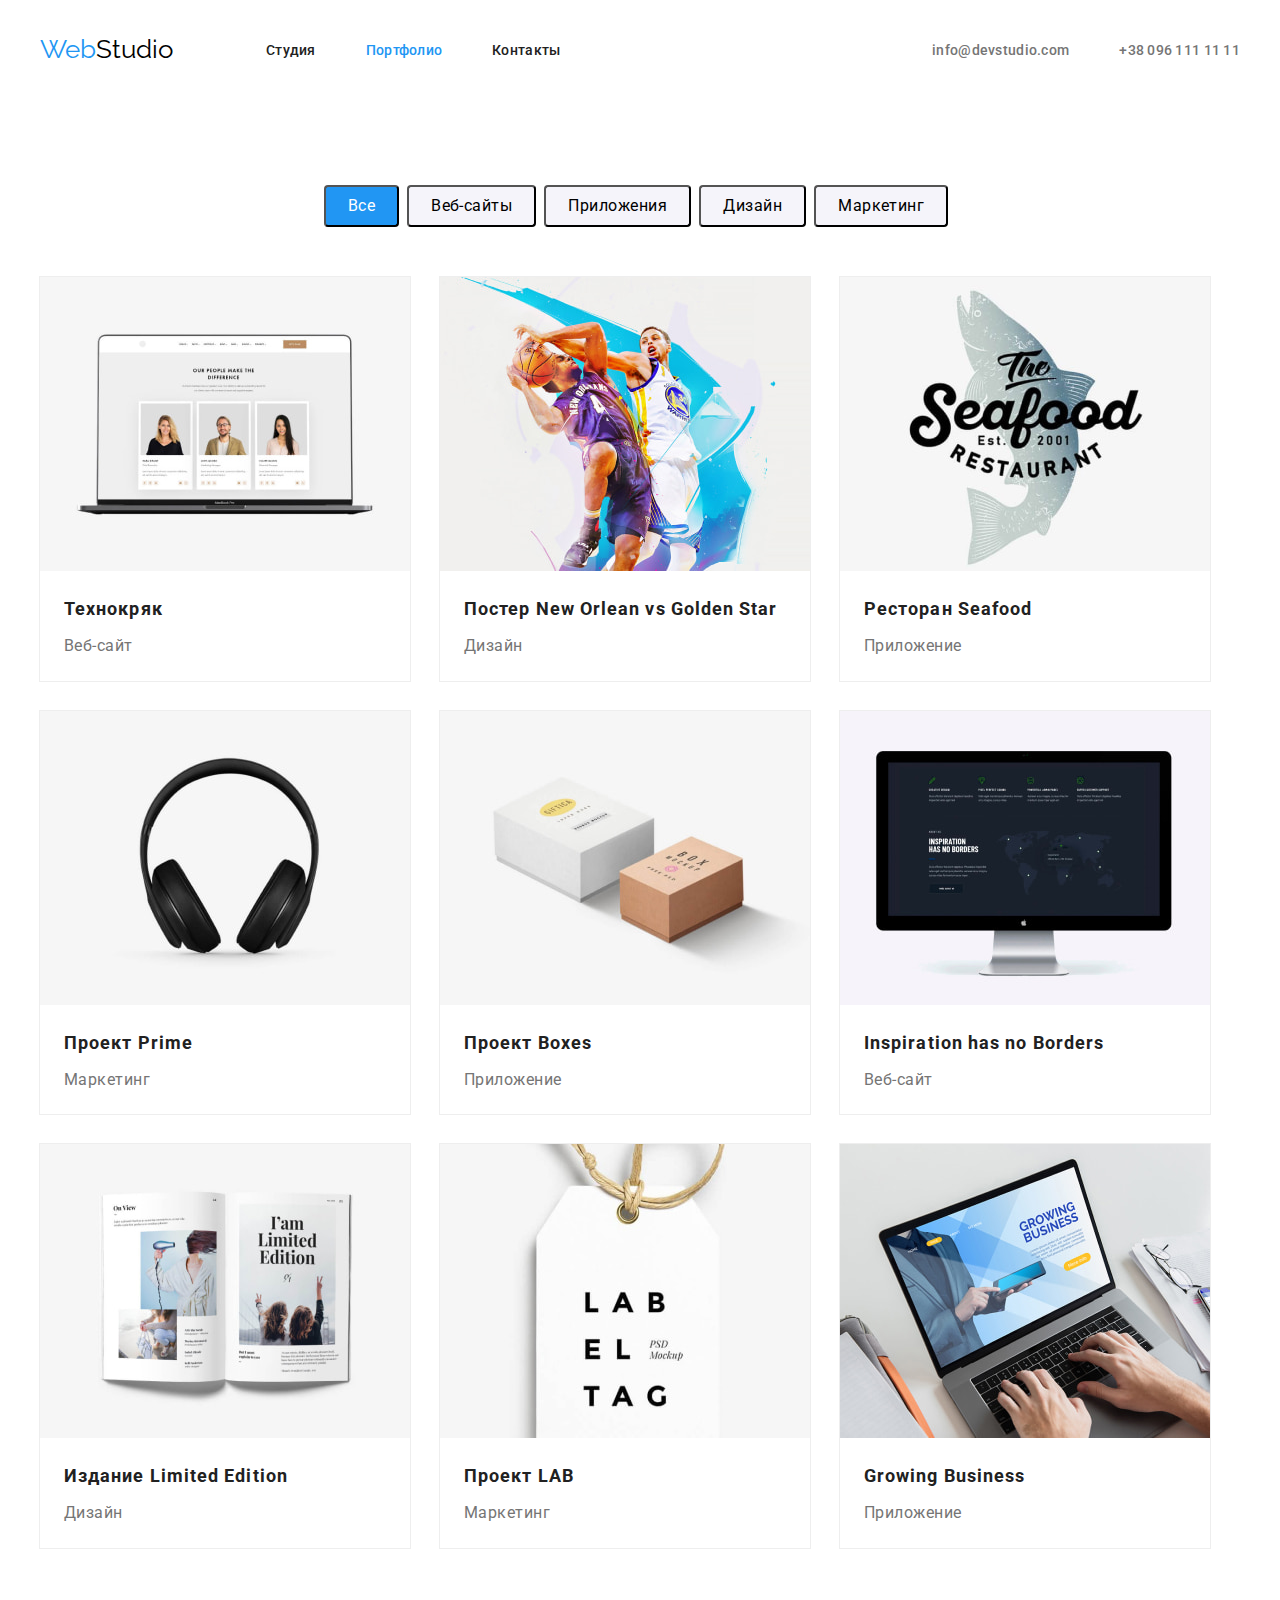
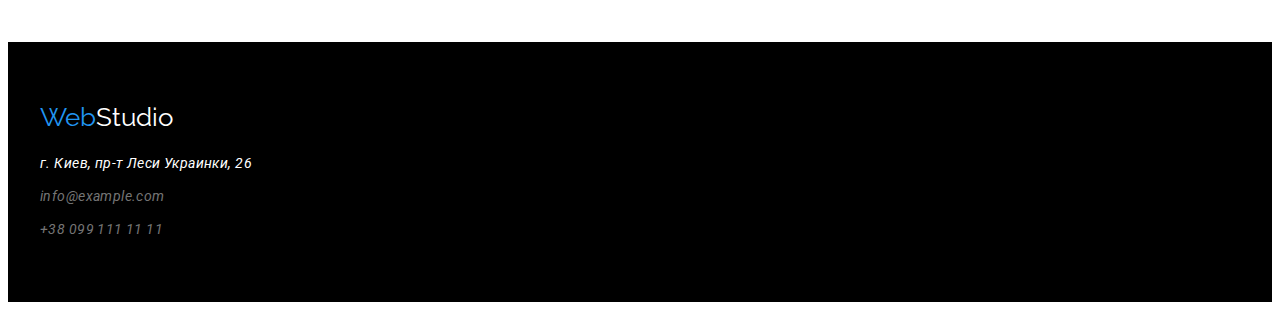
==== commit c600f383: "hw-3 css" ====
--- a/portfolio.html
+++ b/portfolio.html
@@ -80,79 +80,121 @@
         <div class="container">
           <ul class="project-list">
             <li class="project item-web">
-              <a class="dec" href="">
-                <img class="img-porfolio" src="./images/portfolio/img-1.jpg" alt="Ноутбук" width="370" height="294" />
-                <h2 class="title-project">Технокряк</h2>
+              <article class="card">
+                <div class="card-thumb">
+                   <img class="img-porfolio" src="./images/portfolio/img-1.jpg" alt="Ноутбук" width="370" height="294" />
+                </div>
+                <div class="card-content">
+                  <h2 class="title-project">Технокряк</h2>
                 <p class="project-text">Веб-сайт</p>
-              </a>
+                </div>
+              </article>
             </li>
             <li class="project item-design">
-              <a class="dec" href="">
-                <img class="img-porfolio" src="./images/portfolio/basket.jpg" alt="Баскетбол" width="370" height="294" />
-                <h2 class="title-project">
+              <article class="card">
+                <div class="card-thumb">
+                   <img class="img-porfolio" src="./images/portfolio/basket.jpg" alt="Баскетбол" width="370" height="294" />
+
+                </div>
+                <div class="card-content">
+                  <h2 class="title-project">
                   Постер <span lang="en">New Orlean vs Golden Star</span>
                 </h2>
                 <p class="project-text">Дизайн</p>
-              </a>
+                </div>
+              </article>
             </li>
             <li class="project item-applications">
-              <a class="dec" href="">
-                <img class="img-porfolio" src="./images/portfolio/fish.jpg" alt="Риба" width="370" height="294" />
-                <h2 class="title-project" lang="en">Ресторан Seafood</h2>
+              <article class="card">
+                <div class="card-thumb">
+                    <img class="img-porfolio" src="./images/portfolio/fish.jpg" alt="Риба" width="370" height="294" />
+
+                </div>
+                <div class="card-content">
+                  <h2 class="title-project" lang="en">Ресторан Seafood</h2>
                 <p class="project-text">Приложение</p>
-              </a>
+                </div>
+              </article>
             </li>
             <li class="project item-marketing">
-              <a class="dec" href="">
-                <img class="img-porfolio"
+              <article class="card">
+                <div class="card-thumb">
+                  <img class="img-porfolio"
                   src="./images/portfolio/headphone.jpg"
                   alt="Наушники"
                   width="370"
                   height="294"
                 />
-                <h2 class="title-project" lang="en">Проект Prime</h2>
+                </div>
+                <div class="card-content">
+                  <h2 class="title-project" lang="en">Проект Prime</h2>
                 <p class="project-text">Маркетинг</p>
-              </a>
+                </div>
+              </article>
             </li>
             <li class="project item-applications">
-              <a class="dec" href="">
-                <img class="img-porfolio" src="./images/portfolio/box.jpg" alt="Ящики" width="370" height="294" />
-                <h2 class="title-project" lang="en">Проект Boxes</h2>
+              <article class="card">
+                <div class="card-thumb">
+                   <img class="img-porfolio" src="./images/portfolio/box.jpg" alt="Ящики" width="370" height="294" />
+
+                </div>
+                <div class="card-content">
+                  <h2 class="title-project" lang="en">Проект Boxes</h2>
                 <p class="project-text">Приложение</p>
-              </a>
+                </div>
+              </article>
             </li>
             <li class="project item-web">
-              <a class="dec" href="">
-                <img class="img-porfolio"
+              <article class="card">
+               <div class="card-thumb">
+                  <img class="img-porfolio"
                   src="./images/portfolio/screen.jpg"
                   alt="Екран компьютера"
                   width="370"
                   height="294"
                 />
-                <h2 class="title-project" lang="en">Inspiration has no Borders</h2>
+               </div>
+                <div class="card-content">
+                  <h2 class="title-project" lang="en">Inspiration has no Borders</h2>
                 <p class="project-text">Веб-сайт</p>
-              </a>
+                </div>
+              </article>
             </li>
             <li class="project item-design">
-              <a class="dec" href="">
-                <img class="img-porfolio" src="./images/portfolio/book.jpg" alt="Книжка" width="370" height="294" />
-                <h2 class="title-project" lang="en">Издание Limited Edition</h2>
+              <article class="card">
+                <div class="card-thumb">
+                    <img class="img-porfolio" src="./images/portfolio/book.jpg" alt="Книжка" width="370" height="294" />
+
+                </div>
+                <div class="card-content">
+                  <h2 class="title-project" lang="en">Издание Limited Edition</h2>
                 <p class="project-text">Дизайн</p>
-              </a>
+                </div>
+              </article>
             </li>
             <li class="project item-marketing">
-              <a class="dec" href="">
-                <img class="img-porfolio" src="./images/portfolio/label.jpg" alt="Бирка" width="370" height="294" />
-                <h2 class="title-project" lang="en">Проект LAB</h2>
+              <article class="card">
+                <div class="card-thumb">
+                    <img class="img-porfolio" src="./images/portfolio/label.jpg" alt="Бирка" width="370" height="294" />
+
+                </div>
+                <div class="card-content">
+                  <h2 class="title-project" lang="en">Проект LAB</h2>
                 <p class="project-text">Маркетинг</p>
-              </a>
+                </div>
+              </article>
             </li>
             <li class="project item-applications">
-              <a class="dec" href="">
-                <img class="img-porfolio" src="./images/portfolio/notebook.jpg" alt="Ноутбук" width="370" height="294" />
-                <h2 class="title-project" lang="en">Growing Business</h2>
+              <article class="card">
+                <div class="card-thumb">
+                    <img class="img-porfolio" src="./images/portfolio/notebook.jpg" alt="Ноутбук" width="370" height="294" />
+
+                </div>
+                <div class="card-content">
+                  <h2 class="title-project" lang="en">Growing Business</h2>
                 <p class="project-text">Приложение</p>
-              </a>
+                </div>
+              </article>
             </li>
           </ul>
         </div>
--- a/css/styles.css
+++ b/css/styles.css
@@ -15,6 +15,8 @@
   --backgroundteam: #f5f4fa;
   --color-line:#C4C4C4;
   --border-team: rgba(0, 0, 0, 0.25);
+  --border-project: #EEEEEE;
+  --card-prf: 30px;
 }
 body {
   font-family: var(--roboto-font);
@@ -30,6 +32,10 @@
 p {
   margin-top: 0;
   margin-bottom: 0;
+}
+img{
+  display: block;
+  max-width: 100%;
 }
 .header-container {
   display: flex;
@@ -154,6 +160,7 @@
   color: var(--whiteF-cl);
   margin-left: auto;
   margin-right: auto;
+  padding: 10px 32px;
 }
 .btn-home:hover {
   color: var(--whiteF-cl);
@@ -332,24 +339,31 @@
   margin-right: 8px;
 }
 /*Проекти*/
-.project-list {
+.container > .project-list {
   display: flex;
   flex-wrap: wrap;
-  flex-basis: calc(100% / 3);
   padding-bottom: 94px;
+  margin-left: calc( -1 * var(--card-prf));
+  margin-top: calc( -1 * var(--card-prf));
 }
 .project{
-  margin-right: 30px;
-  margin-bottom: 30px;
-}
-.project:nth-child(3n){
+  margin-top: var(--card-prf);
+  margin-left: var(--card-prf);
+  flex-basis: calc(100% / 3 calc( -1 * var(--card-prf)));
+  /* margin-right: 30px;
+  margin-bottom: 30px; */
+  /* outline: 1px solid red; */
+  outline: 1px solid var(--border-project);
+}
+/* .project:nth-child(3n){
   margin-right: 0;
 }
 .project:nth-last-child(-n+3){
 margin-bottom: 0;
-}
-.img-porfolio{
-  margin-bottom: 20px;
+} */
+
+.card-content{
+  padding: 20px 24px;
 }
 .title-project {
   font-weight: 700;
@@ -382,3 +396,6 @@
 .dec {
   text-decoration: none;
 }
+.card-thumb{
+  /* outline: 1px solid red; */
+}
